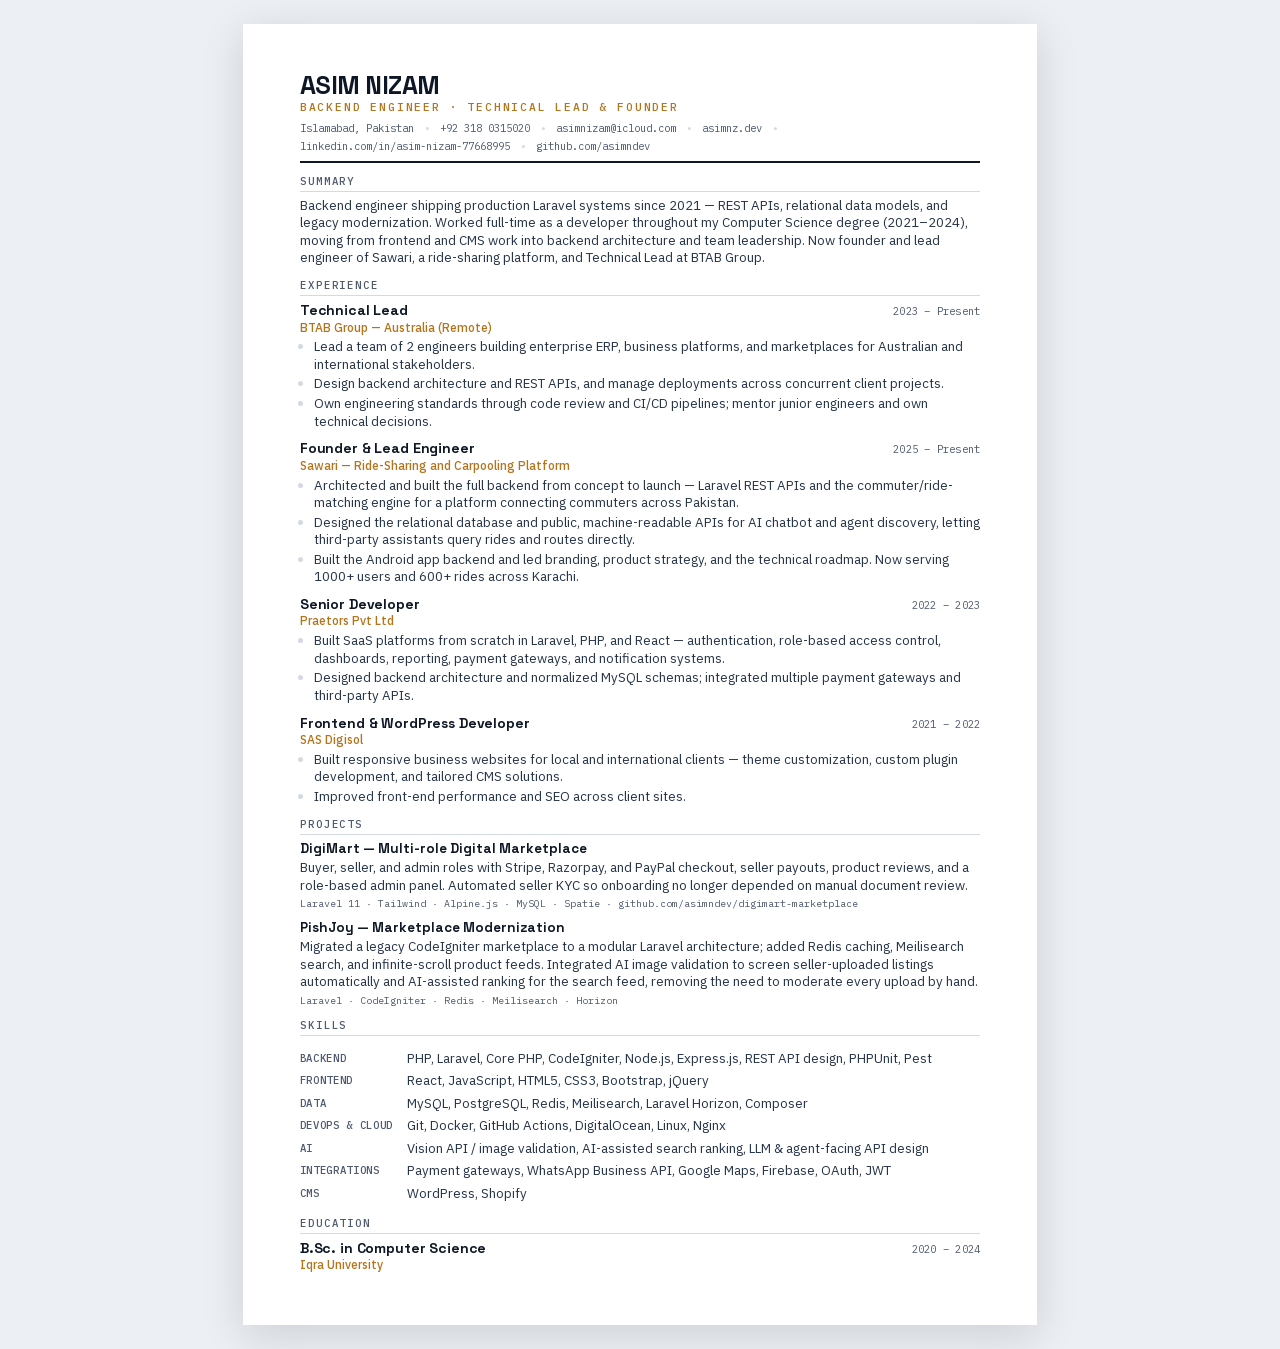
==== resume.html @ be4a76fe "Rebuild resume from an HTML source instead of a static PDF resume.pdf was a Google Docs export with " ====
<!doctype html>
<html lang="en">
<head>
<meta charset="utf-8" />
<meta name="viewport" content="width=device-width, initial-scale=1" />
<title>Asim Nizam — Résumé</title>
<meta name="description" content="Résumé of Asim Nizam — backend engineer, founder of Sawari, Technical Lead at BTAB Group." />
<meta name="robots" content="noindex" />
<link rel="icon" type="image/png" href="favicon.png" />
<!-- Fonts are vendored locally (assets/fonts/) rather than loaded from the Google
     Fonts CDN: headless PDF export must not race a network fetch, or the export
     silently falls back to system fonts. -->
<link rel="stylesheet" href="assets/fonts.css">
<style>
/* ===================================================
   Asim Nizam — Résumé (print source for resume.pdf)

   This page is the source of truth for resume.pdf. Edit here, then run:

     ./build-resume.sh

   Must stay ONE page: content box is ~1054px tall at A4 with 9mm vertical margins.
   =================================================== */
:root{
  --ink:#0E1726;
  --ink-2:#26344A;
  --muted:#4E5A70;
  --paper:#ECEFF3;
  --line:#D4DAE2;
  --accent:#B4741C;

  --display:'Space Grotesk', system-ui, sans-serif;
  --sans:'IBM Plex Sans', system-ui, sans-serif;
  --mono:'IBM Plex Mono', ui-monospace, monospace;
}
*{ box-sizing:border-box; }
body{
  margin:0;
  background:var(--paper);
  font-family:var(--sans);
  color:var(--ink);
  font-size:10pt;
  line-height:1.32;
  -webkit-font-smoothing:antialiased;
}
.sheet{
  width:210mm;
  min-height:297mm;
  margin:24px auto;
  padding:13mm 15mm;
  background:#fff;
  box-shadow:0 10px 40px rgba(14,23,38,.14);
}
a{ color:inherit; text-decoration:none; }

/* ---------- header ---------- */
.head{ border-bottom:2px solid var(--ink); padding-bottom:7px; margin-bottom:11px; }
h1{
  font-family:var(--display); font-weight:700;
  font-size:19pt; letter-spacing:-0.02em; line-height:1;
  margin:0 0 2px; text-transform:uppercase;
}
.role{
  font-family:var(--mono); font-size:8.5pt; font-weight:500;
  letter-spacing:.16em; text-transform:uppercase; color:var(--accent);
  margin:0 0 6px;
}
.contact{
  font-family:var(--mono); font-size:8pt; color:var(--muted);
  display:flex; flex-wrap:wrap; gap:4px 10px;
}
.contact span::after{ content:"•"; margin-left:10px; color:var(--line); }
.contact span:last-child::after{ content:""; margin:0; }

/* ---------- sections ---------- */
section{ margin-top:11px; }
h2{
  font-family:var(--mono); font-size:8pt; font-weight:500;
  letter-spacing:.18em; text-transform:uppercase; color:var(--muted);
  margin:0 0 5px; padding-bottom:3px; border-bottom:1px solid var(--line);
}
.summary{ margin:0; color:var(--ink-2); }

/* ---------- entries ---------- */
.entry{ margin-bottom:9px; break-inside:avoid; }
.entry:last-child{ margin-bottom:0; }
.entry-head{ display:flex; justify-content:space-between; align-items:baseline; gap:12px; }
.entry-title{ font-family:var(--display); font-weight:700; font-size:10.5pt; letter-spacing:-0.01em; }
.when{
  font-family:var(--mono); font-size:8pt; color:var(--muted);
  white-space:nowrap; letter-spacing:.02em;
}
.org{ font-size:9pt; color:var(--accent); font-weight:500; margin-bottom:3px; }
ul{ margin:0; padding-left:14px; }
li{ margin-bottom:2px; color:var(--ink-2); }
li::marker{ color:var(--line); }

/* ---------- projects ---------- */
.proj{ margin-bottom:8px; break-inside:avoid; }
.proj:last-child{ margin-bottom:0; }
.proj-name{ font-family:var(--display); font-weight:700; font-size:10pt; }
.proj p{ margin:2px 0 3px; color:var(--ink-2); }
.stack{ font-family:var(--mono); font-size:7.5pt; color:var(--muted); }

/* ---------- skills ---------- */
.skills{ display:grid; grid-template-columns:auto 1fr; gap:5px 14px; }
.skills dt{
  font-family:var(--mono); font-size:8pt; font-weight:500;
  text-transform:uppercase; letter-spacing:.06em; color:var(--muted);
  white-space:nowrap; padding-top:1px;
}
.skills dd{ margin:0; color:var(--ink-2); }

.todo{ color:#B4241C; font-family:var(--mono); font-size:8pt; }

/* ---------- print ---------- */
@page{ size:A4; margin:9mm 10mm; }
@media print{
  body{ background:#fff; font-size:8.4pt; }
  .sheet{ width:auto; min-height:0; margin:0; padding:0; box-shadow:none; }
}
</style>
</head>
<body>
<div class="sheet">

  <header class="head">
    <h1>Asim Nizam</h1>
    <p class="role">Backend Engineer · Technical Lead &amp; Founder</p>
    <div class="contact">
      <span>Islamabad, Pakistan</span>
      <span>+92 318 0315020</span>
      <span><a href="mailto:asimnizam@icloud.com">asimnizam@icloud.com</a></span>
      <span><a href="https://asimnz.dev">asimnz.dev</a></span>
      <span><a href="https://linkedin.com/in/asim-nizam-77668995">linkedin.com/in/asim-nizam-77668995</a></span>
      <span><a href="https://github.com/asimndev">github.com/asimndev</a></span>
    </div>
  </header>

  <section>
    <h2>Summary</h2>
    <p class="summary">
      Backend engineer shipping production Laravel systems since 2021 — REST APIs, relational data
      models, and legacy modernization. Worked full-time as a developer throughout my Computer Science
      degree (2021&ndash;2024), moving from frontend and CMS work into backend architecture and team
      leadership. Now founder and lead engineer of Sawari, a ride-sharing platform, and Technical Lead
      at BTAB Group.
    </p>
  </section>

  <section>
    <h2>Experience</h2>

    <div class="entry">
      <div class="entry-head">
        <div class="entry-title">Technical Lead</div>
        <div class="when">2023 &ndash; Present</div>
      </div>
      <div class="org">BTAB Group — Australia (Remote)</div>
      <ul>
        <li>Lead a team of 2 engineers building enterprise ERP, business platforms, and marketplaces
          for Australian and international stakeholders.</li>
        <li>Design backend architecture and REST APIs, and manage deployments across concurrent client
          projects.</li>
        <li>Own engineering standards through code review and CI/CD pipelines; mentor junior engineers
          and own technical decisions.</li>
      </ul>
    </div>

    <div class="entry">
      <div class="entry-head">
        <div class="entry-title">Founder &amp; Lead Engineer</div>
        <div class="when">2025 &ndash; Present</div>
      </div>
      <div class="org">Sawari — Ride-Sharing and Carpooling Platform</div>
      <ul>
        <li>Architected and built the full backend from concept to launch — Laravel REST APIs and the
          commuter/ride-matching engine for a platform connecting commuters across Pakistan.</li>
        <li>Designed the relational database and public, machine-readable APIs for AI chatbot and agent
          discovery, letting third-party assistants query rides and routes directly.</li>
        <li>Built the Android app backend and led branding, product strategy, and the technical roadmap.
          Now serving 1000+ users and 600+ rides across Karachi.</li>
      </ul>
    </div>

    <div class="entry">
      <div class="entry-head">
        <div class="entry-title">Senior Developer</div>
        <div class="when">2022 &ndash; 2023</div>
      </div>
      <div class="org">Praetors Pvt Ltd</div>
      <ul>
        <li>Built SaaS platforms from scratch in Laravel, PHP, and React — authentication, role-based
          access control, dashboards, reporting, payment gateways, and notification systems.</li>
        <li>Designed backend architecture and normalized MySQL schemas; integrated multiple payment
          gateways and third-party APIs.</li>
      </ul>
    </div>

    <div class="entry">
      <div class="entry-head">
        <div class="entry-title">Frontend &amp; WordPress Developer</div>
        <div class="when">2021 &ndash; 2022</div>
      </div>
      <div class="org">SAS Digisol</div>
      <ul>
        <li>Built responsive business websites for local and international clients — theme
          customization, custom plugin development, and tailored CMS solutions.</li>
        <li>Improved front-end performance and SEO across client sites.</li>
      </ul>
    </div>
  </section>

  <section>
    <h2>Projects</h2>

    <div class="proj">
      <div class="proj-name">DigiMart — Multi-role Digital Marketplace</div>
      <p>Buyer, seller, and admin roles with Stripe, Razorpay, and PayPal checkout, seller payouts,
        product reviews, and a role-based admin panel. Automated seller KYC so onboarding no longer
        depended on manual document review.</p>
      <div class="stack">Laravel 11 · Tailwind · Alpine.js · MySQL · Spatie · github.com/asimndev/digimart-marketplace</div>
    </div>

    <div class="proj">
      <div class="proj-name">PishJoy — Marketplace Modernization</div>
      <p>Migrated a legacy CodeIgniter marketplace to a modular Laravel architecture; added Redis
        caching, Meilisearch search, and infinite-scroll product feeds. Integrated AI image validation
        to screen seller-uploaded listings automatically and AI-assisted ranking for the search feed,
        removing the need to moderate every upload by hand.</p>
      <div class="stack">Laravel · CodeIgniter · Redis · Meilisearch · Horizon</div>
    </div>
  </section>

  <section>
    <h2>Skills</h2>
    <dl class="skills">
      <dt>Backend</dt>
      <dd>PHP, Laravel, Core PHP, CodeIgniter, Node.js, Express.js, REST API design, PHPUnit, Pest</dd>

      <dt>Frontend</dt>
      <dd>React, JavaScript, HTML5, CSS3, Bootstrap, jQuery</dd>

      <dt>Data</dt>
      <dd>MySQL, PostgreSQL, Redis, Meilisearch, Laravel Horizon, Composer</dd>

      <dt>DevOps &amp; Cloud</dt>
      <dd>Git, Docker, GitHub Actions, DigitalOcean, Linux, Nginx</dd>

      <dt>AI</dt>
      <dd>Vision API / image validation, AI-assisted search ranking, LLM &amp; agent-facing API design</dd>

      <dt>Integrations</dt>
      <dd>Payment gateways, WhatsApp Business API, Google Maps, Firebase, OAuth, JWT</dd>

      <dt>CMS</dt>
      <dd>WordPress, Shopify</dd>
    </dl>
  </section>

  <section>
    <h2>Education</h2>
    <div class="entry">
      <div class="entry-head">
        <div class="entry-title">B.Sc. in Computer Science</div>
        <div class="when">2020 &ndash; 2024</div>
      </div>
      <div class="org">Iqra University</div>
    </div>
  </section>

</div>
</body>
</html>
---- assets/fonts.css ----
/* Vendored Google Fonts, latin subset — used by resume.html for deterministic PDF export */
@font-face{font-family:'IBM Plex Mono';font-style:normal;font-weight:400;font-display:block;src:url('fonts/IBMPlexMono-400.woff2') format('woff2');unicode-range:U+0000-00FF, U+0131, U+0152-0153, U+02BB-02BC, U+02C6, U+02DA, U+02DC, U+0304, U+0308, U+0329, U+2000-206F, U+20AC, U+2122, U+2191, U+2193, U+2212, U+2215, U+FEFF, U+FFFD;}
@font-face{font-family:'IBM Plex Mono';font-style:normal;font-weight:500;font-display:block;src:url('fonts/IBMPlexMono-500.woff2') format('woff2');unicode-range:U+0000-00FF, U+0131, U+0152-0153, U+02BB-02BC, U+02C6, U+02DA, U+02DC, U+0304, U+0308, U+0329, U+2000-206F, U+20AC, U+2122, U+2191, U+2193, U+2212, U+2215, U+FEFF, U+FFFD;}
@font-face{font-family:'IBM Plex Sans';font-style:normal;font-weight:400;font-display:block;src:url('fonts/IBMPlexSans-var.woff2') format('woff2');unicode-range:U+0000-00FF, U+0131, U+0152-0153, U+02BB-02BC, U+02C6, U+02DA, U+02DC, U+0304, U+0308, U+0329, U+2000-206F, U+20AC, U+2122, U+2191, U+2193, U+2212, U+2215, U+FEFF, U+FFFD;}
@font-face{font-family:'IBM Plex Sans';font-style:normal;font-weight:500;font-display:block;src:url('fonts/IBMPlexSans-var.woff2') format('woff2');unicode-range:U+0000-00FF, U+0131, U+0152-0153, U+02BB-02BC, U+02C6, U+02DA, U+02DC, U+0304, U+0308, U+0329, U+2000-206F, U+20AC, U+2122, U+2191, U+2193, U+2212, U+2215, U+FEFF, U+FFFD;}
@font-face{font-family:'IBM Plex Sans';font-style:normal;font-weight:600;font-display:block;src:url('fonts/IBMPlexSans-var.woff2') format('woff2');unicode-range:U+0000-00FF, U+0131, U+0152-0153, U+02BB-02BC, U+02C6, U+02DA, U+02DC, U+0304, U+0308, U+0329, U+2000-206F, U+20AC, U+2122, U+2191, U+2193, U+2212, U+2215, U+FEFF, U+FFFD;}
@font-face{font-family:'Space Grotesk';font-style:normal;font-weight:500;font-display:block;src:url('fonts/SpaceGrotesk-var.woff2') format('woff2');unicode-range:U+0000-00FF, U+0131, U+0152-0153, U+02BB-02BC, U+02C6, U+02DA, U+02DC, U+0304, U+0308, U+0329, U+2000-206F, U+20AC, U+2122, U+2191, U+2193, U+2212, U+2215, U+FEFF, U+FFFD;}
@font-face{font-family:'Space Grotesk';font-style:normal;font-weight:700;font-display:block;src:url('fonts/SpaceGrotesk-var.woff2') format('woff2');unicode-range:U+0000-00FF, U+0131, U+0152-0153, U+02BB-02BC, U+02C6, U+02DA, U+02DC, U+0304, U+0308, U+0329, U+2000-206F, U+20AC, U+2122, U+2191, U+2193, U+2212, U+2215, U+FEFF, U+FFFD;}
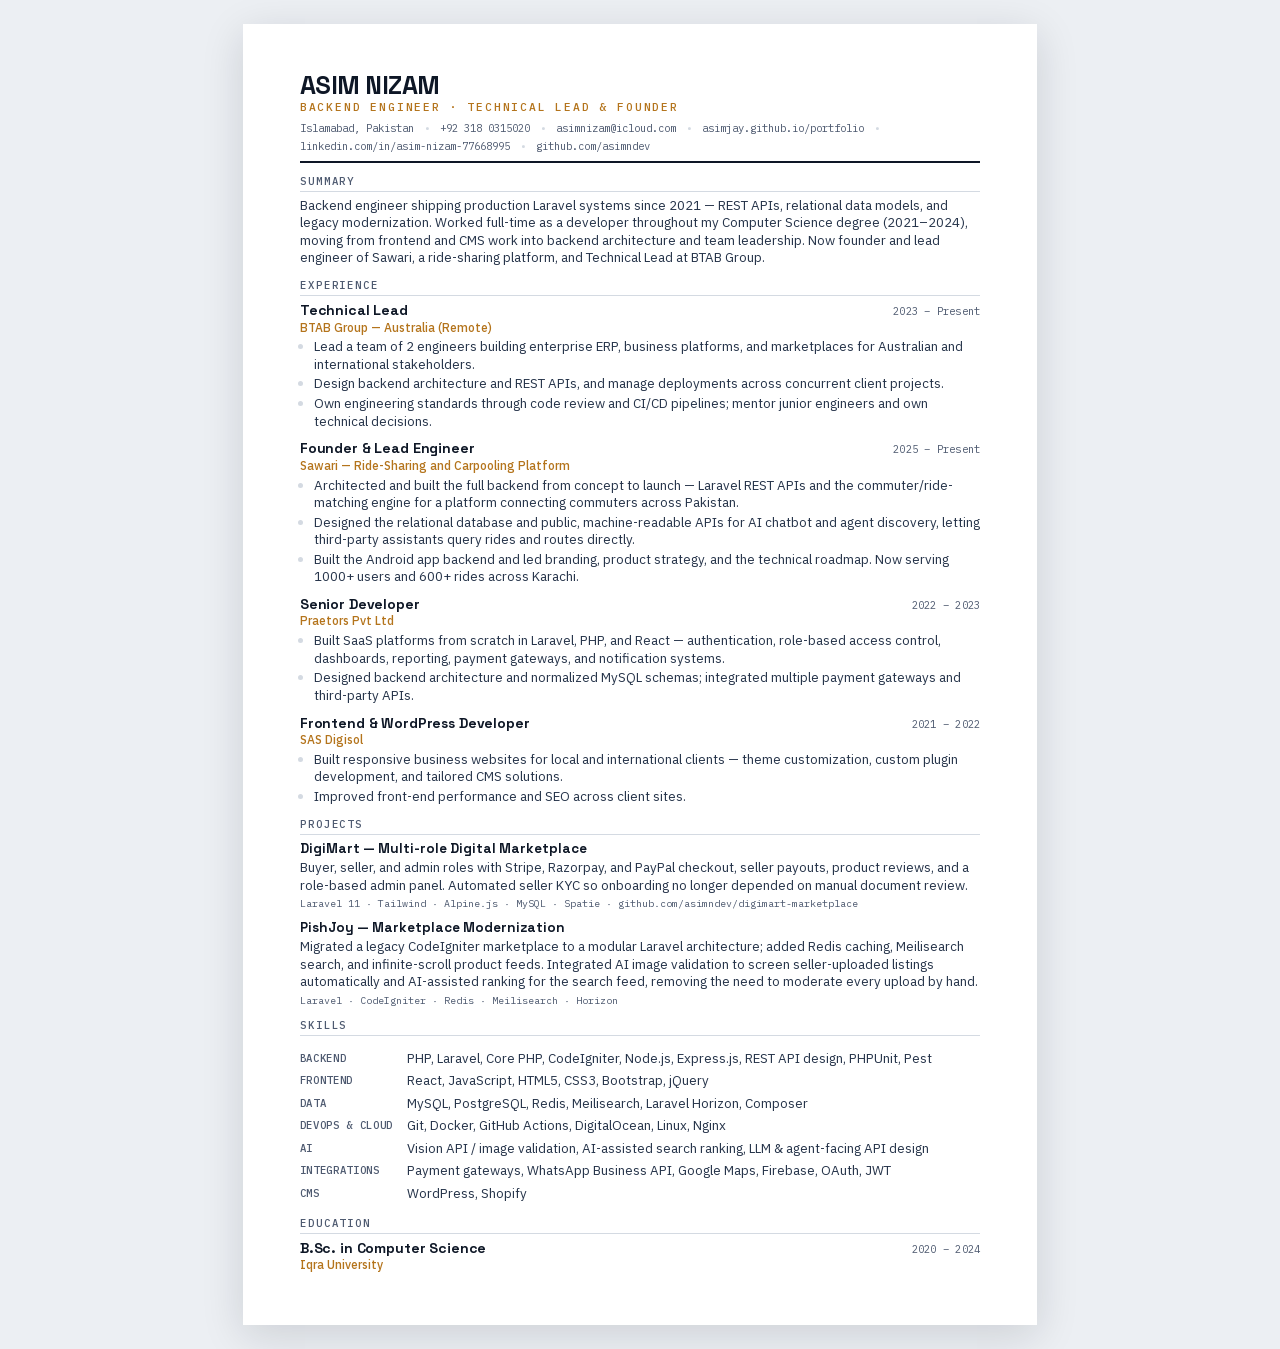
==== commit 98a2db2f: "Replace dead asimnz.dev with the live portfolio URL on the resume asimnz.dev did not respond, and it" ====
--- a/resume.html
+++ b/resume.html
@@ -131,7 +131,7 @@
       <span>Islamabad, Pakistan</span>
       <span>+92 318 0315020</span>
       <span><a href="mailto:asimnizam@icloud.com">asimnizam@icloud.com</a></span>
-      <span><a href="https://asimnz.dev">asimnz.dev</a></span>
+      <span><a href="https://asimjay.github.io/portfolio/">asimjay.github.io/portfolio</a></span>
       <span><a href="https://linkedin.com/in/asim-nizam-77668995">linkedin.com/in/asim-nizam-77668995</a></span>
       <span><a href="https://github.com/asimndev">github.com/asimndev</a></span>
     </div>
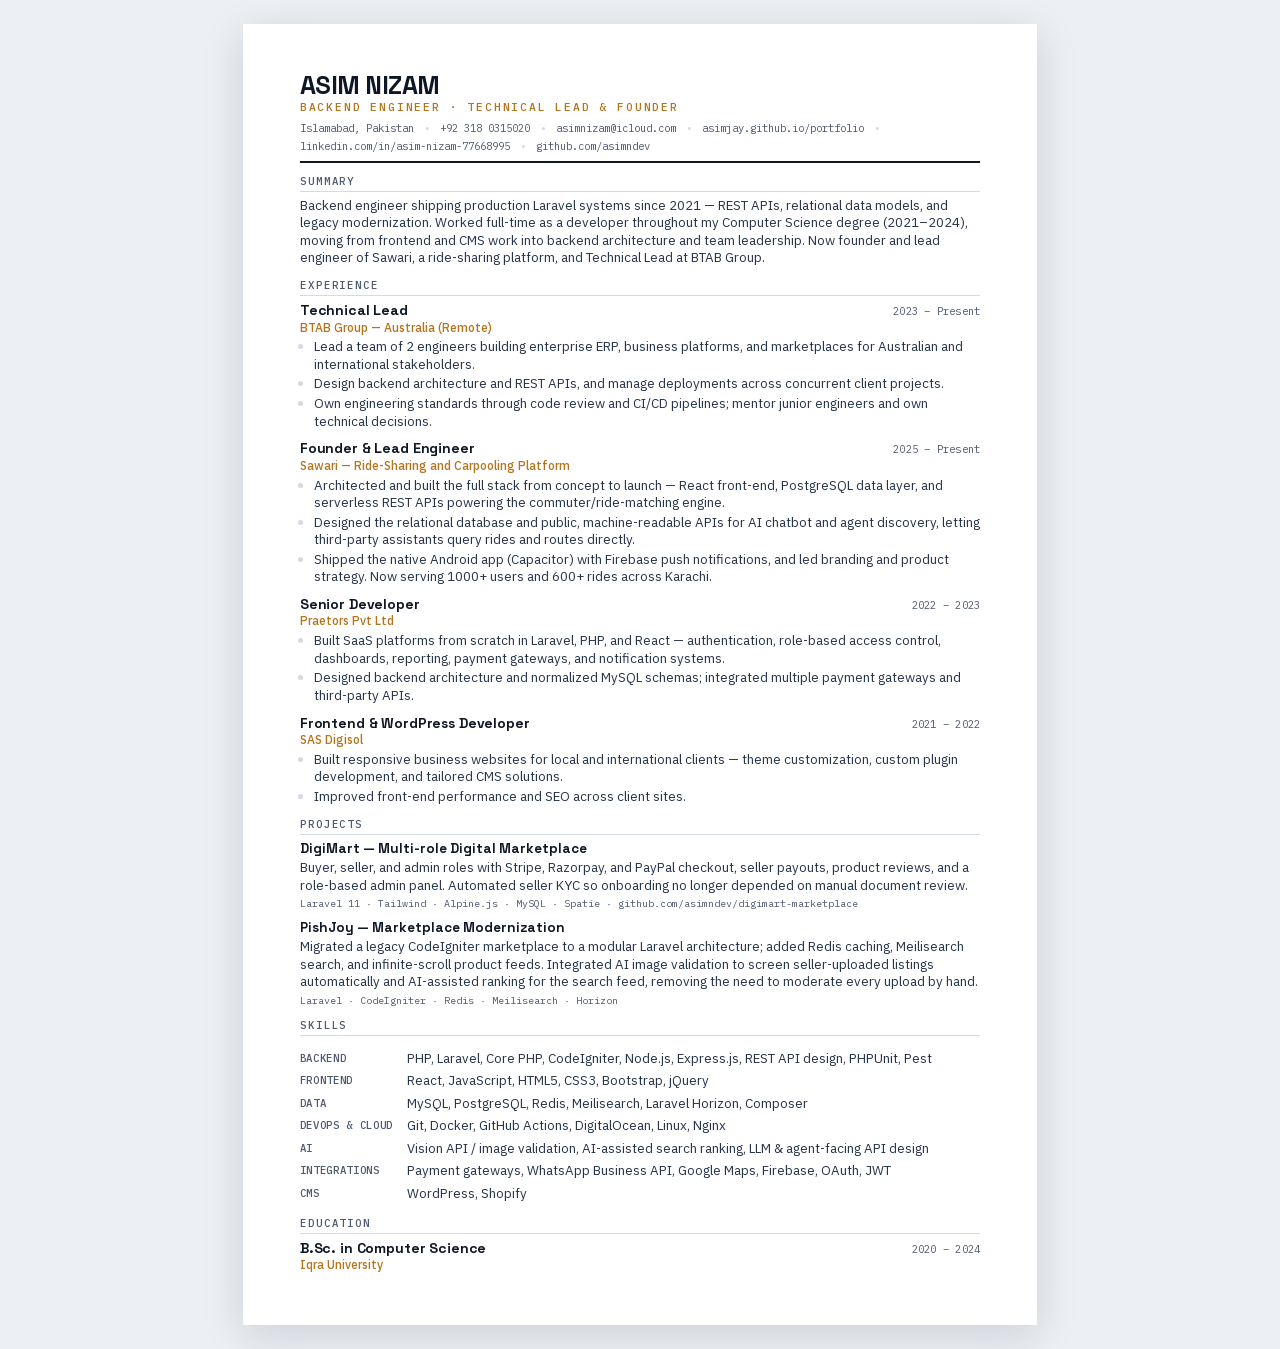
==== commit 4c9a4a81: "Correct the Sawari stack: React/Capacitor/Supabase, not Laravel The portfolio and resume described S" ====
--- a/resume.html
+++ b/resume.html
@@ -174,12 +174,12 @@
       </div>
       <div class="org">Sawari — Ride-Sharing and Carpooling Platform</div>
       <ul>
-        <li>Architected and built the full backend from concept to launch — Laravel REST APIs and the
-          commuter/ride-matching engine for a platform connecting commuters across Pakistan.</li>
+        <li>Architected and built the full stack from concept to launch — React front-end, PostgreSQL
+          data layer, and serverless REST APIs powering the commuter/ride-matching engine.</li>
         <li>Designed the relational database and public, machine-readable APIs for AI chatbot and agent
           discovery, letting third-party assistants query rides and routes directly.</li>
-        <li>Built the Android app backend and led branding, product strategy, and the technical roadmap.
-          Now serving 1000+ users and 600+ rides across Karachi.</li>
+        <li>Shipped the native Android app (Capacitor) with Firebase push notifications, and led branding
+          and product strategy. Now serving 1000+ users and 600+ rides across Karachi.</li>
       </ul>
     </div>
 
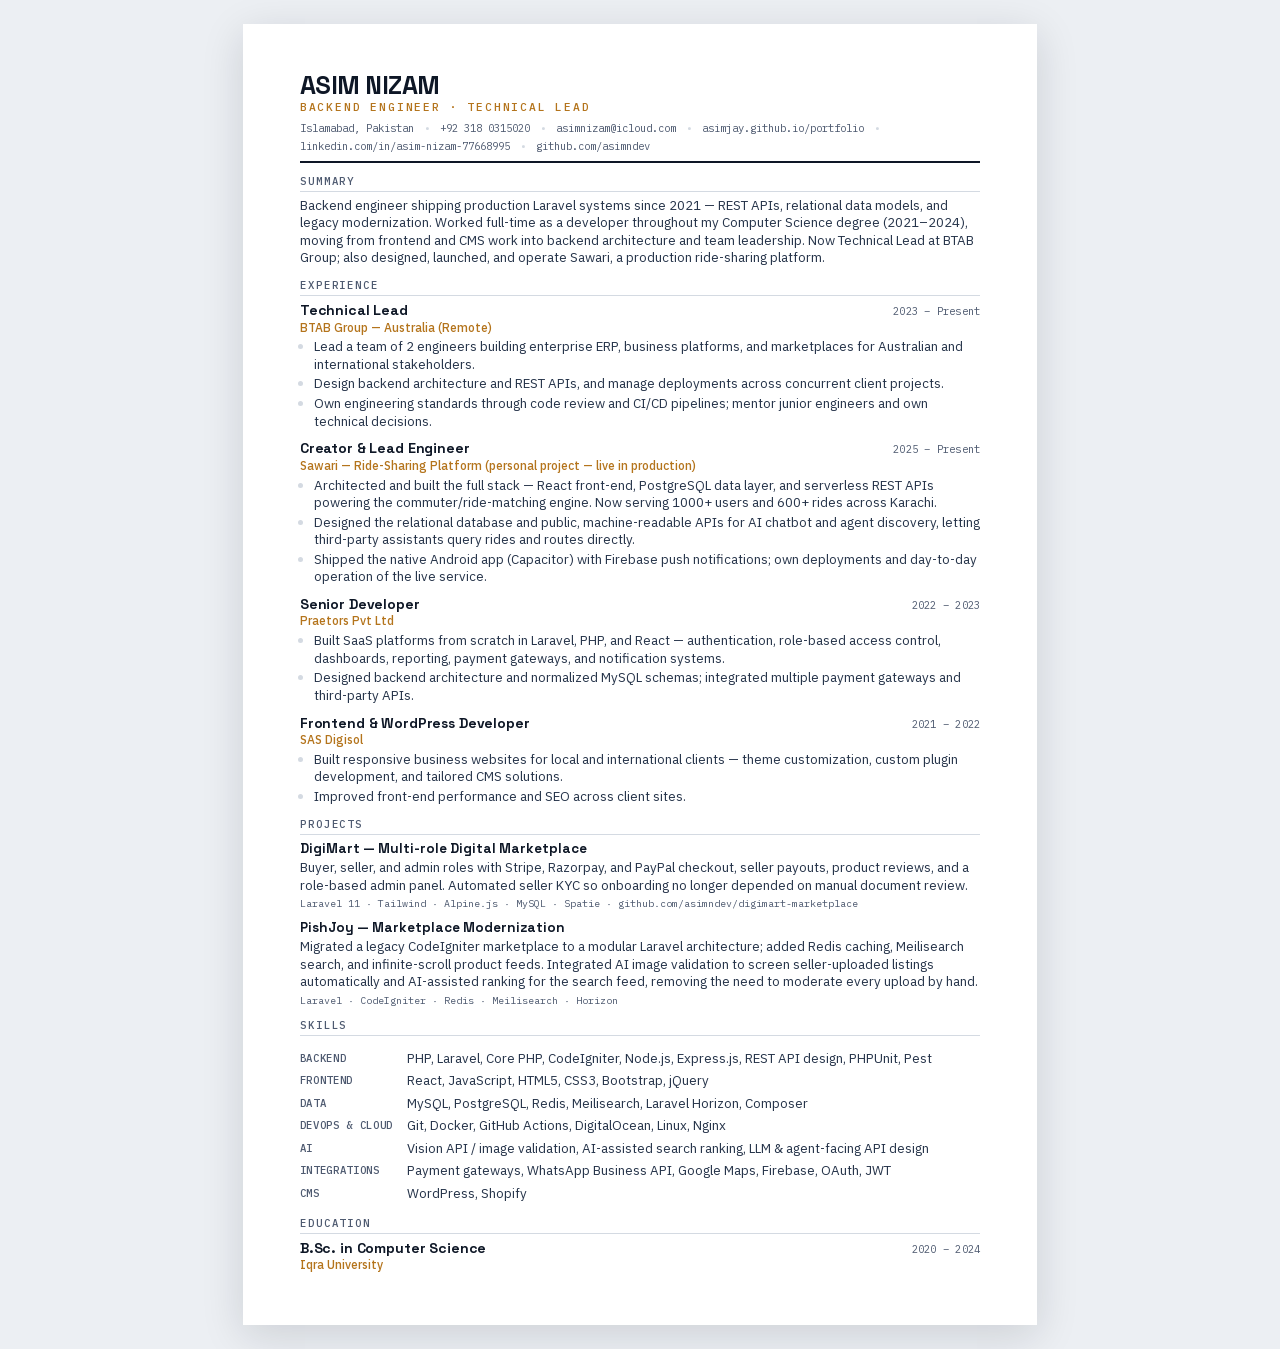
==== commit d05e8f9f: "Reframe Sawari as an engineering credential, not a founder role Applying for backend roles — "Founde" ====
--- a/resume.html
+++ b/resume.html
@@ -4,7 +4,7 @@
 <meta charset="utf-8" />
 <meta name="viewport" content="width=device-width, initial-scale=1" />
 <title>Asim Nizam — Résumé</title>
-<meta name="description" content="Résumé of Asim Nizam — backend engineer, founder of Sawari, Technical Lead at BTAB Group." />
+<meta name="description" content="Résumé of Asim Nizam — backend engineer, Technical Lead at BTAB Group, creator and lead engineer of Sawari." />
 <meta name="robots" content="noindex" />
 <link rel="icon" type="image/png" href="favicon.png" />
 <!-- Fonts are vendored locally (assets/fonts/) rather than loaded from the Google
@@ -126,7 +126,7 @@
 
   <header class="head">
     <h1>Asim Nizam</h1>
-    <p class="role">Backend Engineer · Technical Lead &amp; Founder</p>
+    <p class="role">Backend Engineer · Technical Lead</p>
     <div class="contact">
       <span>Islamabad, Pakistan</span>
       <span>+92 318 0315020</span>
@@ -143,8 +143,8 @@
       Backend engineer shipping production Laravel systems since 2021 — REST APIs, relational data
       models, and legacy modernization. Worked full-time as a developer throughout my Computer Science
       degree (2021&ndash;2024), moving from frontend and CMS work into backend architecture and team
-      leadership. Now founder and lead engineer of Sawari, a ride-sharing platform, and Technical Lead
-      at BTAB Group.
+      leadership. Now Technical Lead at BTAB Group; also designed, launched, and operate Sawari, a
+      production ride-sharing platform.
     </p>
   </section>
 
@@ -169,17 +169,18 @@
 
     <div class="entry">
       <div class="entry-head">
-        <div class="entry-title">Founder &amp; Lead Engineer</div>
+        <div class="entry-title">Creator &amp; Lead Engineer</div>
         <div class="when">2025 &ndash; Present</div>
       </div>
-      <div class="org">Sawari — Ride-Sharing and Carpooling Platform</div>
-      <ul>
-        <li>Architected and built the full stack from concept to launch — React front-end, PostgreSQL
-          data layer, and serverless REST APIs powering the commuter/ride-matching engine.</li>
+      <div class="org">Sawari — Ride-Sharing Platform (personal project — live in production)</div>
+      <ul>
+        <li>Architected and built the full stack — React front-end, PostgreSQL data layer, and
+          serverless REST APIs powering the commuter/ride-matching engine. Now serving 1000+ users
+          and 600+ rides across Karachi.</li>
         <li>Designed the relational database and public, machine-readable APIs for AI chatbot and agent
           discovery, letting third-party assistants query rides and routes directly.</li>
-        <li>Shipped the native Android app (Capacitor) with Firebase push notifications, and led branding
-          and product strategy. Now serving 1000+ users and 600+ rides across Karachi.</li>
+        <li>Shipped the native Android app (Capacitor) with Firebase push notifications; own deployments
+          and day-to-day operation of the live service.</li>
       </ul>
     </div>
 
